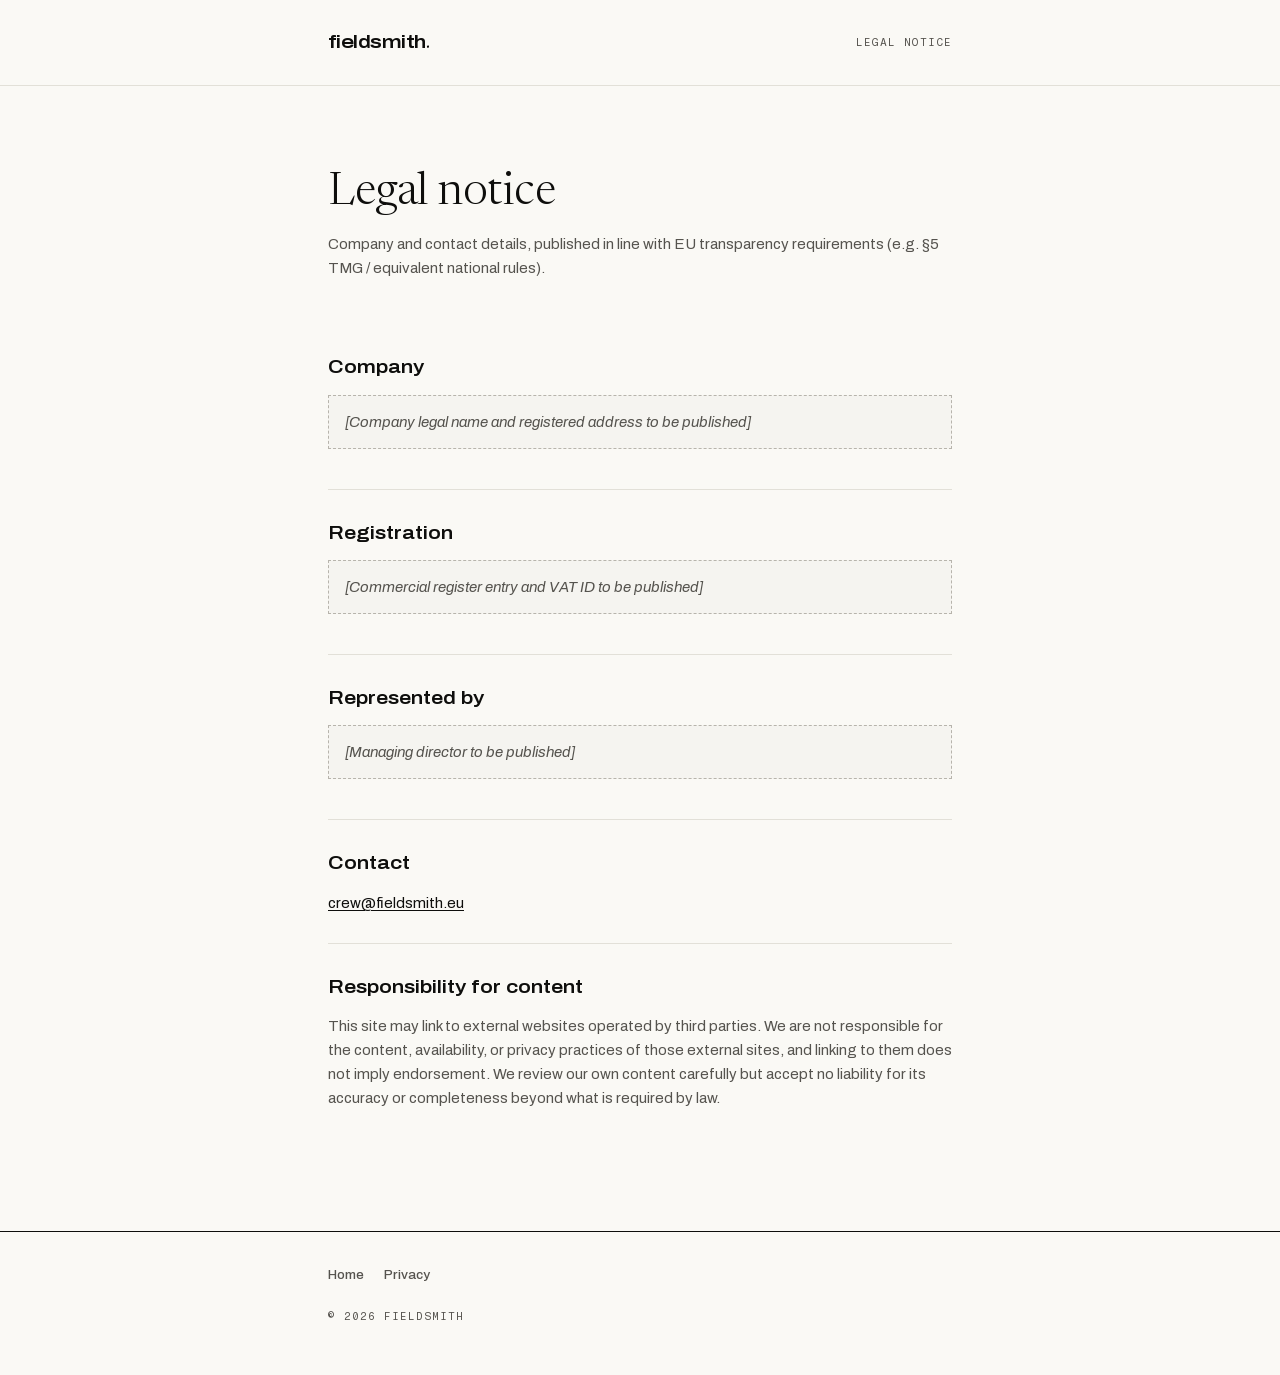
==== legal.html @ 0148f32d "feat(site): GDPR privacy policy and legal notice pages" ====
<!DOCTYPE html>
<html lang="en">
<head>
<meta charset="UTF-8">
<meta name="viewport" content="width=device-width, initial-scale=1.0">
<title>Legal notice — Fieldsmith</title>
<meta name="description" content="Legal notice and company details for Fieldsmith.">
<link rel="canonical" href="https://fieldsmith.engineering/legal.html">
<link rel="icon" href="data:image/svg+xml,%3Csvg xmlns='http://www.w3.org/2000/svg' viewBox='0 0 64 64'%3E%3Crect width='64' height='64' rx='12' fill='%230E0E0C'/%3E%3Ctext x='32' y='45' font-family='Georgia,serif' font-size='40' font-weight='700' fill='%23FAF9F5' text-anchor='middle'%3EF%3C/text%3E%3C/svg%3E">
<link rel="stylesheet" href="fonts/fonts.css">
<style>
  :root{
    --ink:#0E0E0C;
    --iron:#55534E;
    --ash:#B7B4AC;
    --hairline:#E2E0D8;
    --paper:#FAF9F5;
  }
  *{margin:0;padding:0;box-sizing:border-box;}
  body{
    background:var(--paper);color:var(--ink);
    font-family:'Archivo',sans-serif;font-variation-settings:'wdth' 100;
    font-size:16px;line-height:1.6;-webkit-font-smoothing:antialiased;
  }
  .wrap{max-width:42rem;margin:0 auto;padding:0 24px;}
  a{color:inherit;}
  :focus-visible{outline:2px solid var(--ink);outline-offset:3px;}
  ::selection{background:var(--ink);color:var(--paper);}

  .mono{font-family:'Fragment Mono',monospace;font-size:11px;letter-spacing:.09em;text-transform:uppercase;color:var(--iron);}
  .wm{font-weight:620;font-variation-settings:'wdth' 122;letter-spacing:-.028em;display:inline-flex;align-items:baseline;gap:.08em;text-decoration:none;font-size:18px;}
  .punch{display:inline-block;width:.13em;height:.13em;background:currentColor;transform:rotate(-2.5deg) translateY(-.02em);}

  header.page{border-bottom:1px solid var(--hairline);padding:28px 0;}
  header.page .wrap{display:flex;align-items:center;justify-content:space-between;}

  main{padding:clamp(48px,9vh,88px) 0;}
  main h1{
    font-family:'Newsreader',serif;font-weight:320;
    font-size:clamp(30px,5.4vw,46px);line-height:1.16;letter-spacing:-.01em;
    margin-bottom:12px;
  }
  main .lede{color:var(--iron);font-size:15px;margin-bottom:44px;}
  section.block{padding:28px 0;border-top:1px solid var(--hairline);}
  section.block:first-of-type{border-top:none;}
  section.block h2{font-size:19px;font-weight:600;font-variation-settings:'wdth' 112;margin-bottom:12px;}
  section.block p{font-size:15px;color:var(--iron);margin-bottom:12px;}
  section.block p:last-child{margin-bottom:0;}
  section.block a{color:var(--ink);text-decoration:underline;text-underline-offset:2px;}

  .todo{border:1px dashed var(--ash);padding:14px 16px;margin:12px 0;background:rgba(183,180,172,.08);}
  .todo p{margin:0;font-style:italic;color:var(--iron);}

  footer{border-top:1px solid var(--ink);padding:32px 0 48px;margin-top:12px;}
  .foot-links{display:flex;gap:20px;margin-bottom:16px;}
  .foot-links a{font-size:13.5px;font-weight:500;text-decoration:none;color:var(--iron);}
  .foot-links a:hover{color:var(--ink);}
  footer .mono{color:var(--iron);}
</style>
</head>
<body>

<header class="page">
  <div class="wrap">
    <a class="wm" href="/" aria-label="Fieldsmith home">fieldsmith<span class="punch"></span></a>
    <span class="mono">Legal notice</span>
  </div>
</header>

<main>
  <div class="wrap">
    <h1>Legal notice</h1>
    <p class="lede">Company and contact details, published in line with EU transparency requirements (e.g. §5 TMG / equivalent national rules).</p>

    <section class="block">
      <h2>Company</h2>
      <div class="todo">
        <!-- FIELDSMITH-TODO: legal name -->
        <!-- FIELDSMITH-TODO: registered address -->
        <p>[Company legal name and registered address to be published]</p>
      </div>
    </section>

    <section class="block">
      <h2>Registration</h2>
      <div class="todo">
        <!-- FIELDSMITH-TODO: commercial register + number -->
        <!-- FIELDSMITH-TODO: VAT ID -->
        <p>[Commercial register entry and VAT ID to be published]</p>
      </div>
    </section>

    <section class="block">
      <h2>Represented by</h2>
      <div class="todo">
        <!-- FIELDSMITH-TODO: managing director name -->
        <p>[Managing director to be published]</p>
      </div>
    </section>

    <section class="block">
      <h2>Contact</h2>
      <p><a href="mailto:crew@fieldsmith.eu">crew@fieldsmith.eu</a></p>
    </section>

    <section class="block">
      <h2>Responsibility for content</h2>
      <p>This site may link to external websites operated by third parties. We are not responsible for the content, availability, or privacy practices of those external sites, and linking to them does not imply endorsement. We review our own content carefully but accept no liability for its accuracy or completeness beyond what is required by law.</p>
    </section>
  </div>
</main>

<footer>
  <div class="wrap">
    <div class="foot-links">
      <a href="/">Home</a>
      <a href="privacy.html">Privacy</a>
    </div>
    <span class="mono">© 2026 Fieldsmith</span>
  </div>
</footer>

</body>
</html>
---- fonts/fonts.css ----
@font-face {
  font-family: 'Archivo';
  font-style: italic;
  font-weight: 100 900;
  font-stretch: 62% 125%;
  font-display: swap;
  src: url('archivo-italic-0.woff2') format('woff2');
  unicode-range: U+0000-00FF, U+0131, U+0152-0153, U+02BB-02BC, U+02C6, U+02DA, U+02DC, U+0304, U+0308, U+0329, U+2000-206F, U+20AC, U+2122, U+2191, U+2193, U+2212, U+2215, U+FEFF, U+FFFD;
}

@font-face {
  font-family: 'Archivo';
  font-style: italic;
  font-weight: 100 900;
  font-stretch: 62% 125%;
  font-display: swap;
  src: url('archivo-italic-1.woff2') format('woff2');
  unicode-range: U+0100-02BA, U+02BD-02C5, U+02C7-02CC, U+02CE-02D7, U+02DD-02FF, U+0304, U+0308, U+0329, U+1D00-1DBF, U+1E00-1E9F, U+1EF2-1EFF, U+2020, U+20A0-20AB, U+20AD-20C0, U+2113, U+2C60-2C7F, U+A720-A7FF;
}

@font-face {
  font-family: 'Archivo';
  font-style: normal;
  font-weight: 100 900;
  font-stretch: 62% 125%;
  font-display: swap;
  src: url('archivo-normal-0.woff2') format('woff2');
  unicode-range: U+0000-00FF, U+0131, U+0152-0153, U+02BB-02BC, U+02C6, U+02DA, U+02DC, U+0304, U+0308, U+0329, U+2000-206F, U+20AC, U+2122, U+2191, U+2193, U+2212, U+2215, U+FEFF, U+FFFD;
}

@font-face {
  font-family: 'Archivo';
  font-style: normal;
  font-weight: 100 900;
  font-stretch: 62% 125%;
  font-display: swap;
  src: url('archivo-normal-1.woff2') format('woff2');
  unicode-range: U+0100-02BA, U+02BD-02C5, U+02C7-02CC, U+02CE-02D7, U+02DD-02FF, U+0304, U+0308, U+0329, U+1D00-1DBF, U+1E00-1E9F, U+1EF2-1EFF, U+2020, U+20A0-20AB, U+20AD-20C0, U+2113, U+2C60-2C7F, U+A720-A7FF;
}

@font-face {
  font-family: 'Fragment Mono';
  font-style: italic;
  font-weight: 400;
  font-display: swap;
  src: url('fragmentmono-italic-0.woff2') format('woff2');
  unicode-range: U+0000-00FF, U+0131, U+0152-0153, U+02BB-02BC, U+02C6, U+02DA, U+02DC, U+0304, U+0308, U+0329, U+2000-206F, U+20AC, U+2122, U+2191, U+2193, U+2212, U+2215, U+FEFF, U+FFFD;
}

@font-face {
  font-family: 'Fragment Mono';
  font-style: italic;
  font-weight: 400;
  font-display: swap;
  src: url('fragmentmono-italic-1.woff2') format('woff2');
  unicode-range: U+0100-02BA, U+02BD-02C5, U+02C7-02CC, U+02CE-02D7, U+02DD-02FF, U+0304, U+0308, U+0329, U+1D00-1DBF, U+1E00-1E9F, U+1EF2-1EFF, U+2020, U+20A0-20AB, U+20AD-20C0, U+2113, U+2C60-2C7F, U+A720-A7FF;
}

@font-face {
  font-family: 'Fragment Mono';
  font-style: normal;
  font-weight: 400;
  font-display: swap;
  src: url('fragmentmono-normal-0.woff2') format('woff2');
  unicode-range: U+0000-00FF, U+0131, U+0152-0153, U+02BB-02BC, U+02C6, U+02DA, U+02DC, U+0304, U+0308, U+0329, U+2000-206F, U+20AC, U+2122, U+2191, U+2193, U+2212, U+2215, U+FEFF, U+FFFD;
}

@font-face {
  font-family: 'Fragment Mono';
  font-style: normal;
  font-weight: 400;
  font-display: swap;
  src: url('fragmentmono-normal-1.woff2') format('woff2');
  unicode-range: U+0100-02BA, U+02BD-02C5, U+02C7-02CC, U+02CE-02D7, U+02DD-02FF, U+0304, U+0308, U+0329, U+1D00-1DBF, U+1E00-1E9F, U+1EF2-1EFF, U+2020, U+20A0-20AB, U+20AD-20C0, U+2113, U+2C60-2C7F, U+A720-A7FF;
}

@font-face {
  font-family: 'Newsreader';
  font-style: italic;
  font-weight: 200 800;
  font-display: swap;
  src: url('newsreader-italic-0.woff2') format('woff2');
  unicode-range: U+0000-00FF, U+0131, U+0152-0153, U+02BB-02BC, U+02C6, U+02DA, U+02DC, U+0304, U+0308, U+0329, U+2000-206F, U+20AC, U+2122, U+2191, U+2193, U+2212, U+2215, U+FEFF, U+FFFD;
}

@font-face {
  font-family: 'Newsreader';
  font-style: italic;
  font-weight: 200 800;
  font-display: swap;
  src: url('newsreader-italic-1.woff2') format('woff2');
  unicode-range: U+0100-02BA, U+02BD-02C5, U+02C7-02CC, U+02CE-02D7, U+02DD-02FF, U+0304, U+0308, U+0329, U+1D00-1DBF, U+1E00-1E9F, U+1EF2-1EFF, U+2020, U+20A0-20AB, U+20AD-20C0, U+2113, U+2C60-2C7F, U+A720-A7FF;
}

@font-face {
  font-family: 'Newsreader';
  font-style: normal;
  font-weight: 200 800;
  font-display: swap;
  src: url('newsreader-normal-0.woff2') format('woff2');
  unicode-range: U+0000-00FF, U+0131, U+0152-0153, U+02BB-02BC, U+02C6, U+02DA, U+02DC, U+0304, U+0308, U+0329, U+2000-206F, U+20AC, U+2122, U+2191, U+2193, U+2212, U+2215, U+FEFF, U+FFFD;
}

@font-face {
  font-family: 'Newsreader';
  font-style: normal;
  font-weight: 200 800;
  font-display: swap;
  src: url('newsreader-normal-1.woff2') format('woff2');
  unicode-range: U+0100-02BA, U+02BD-02C5, U+02C7-02CC, U+02CE-02D7, U+02DD-02FF, U+0304, U+0308, U+0329, U+1D00-1DBF, U+1E00-1E9F, U+1EF2-1EFF, U+2020, U+20A0-20AB, U+20AD-20C0, U+2113, U+2C60-2C7F, U+A720-A7FF;
}
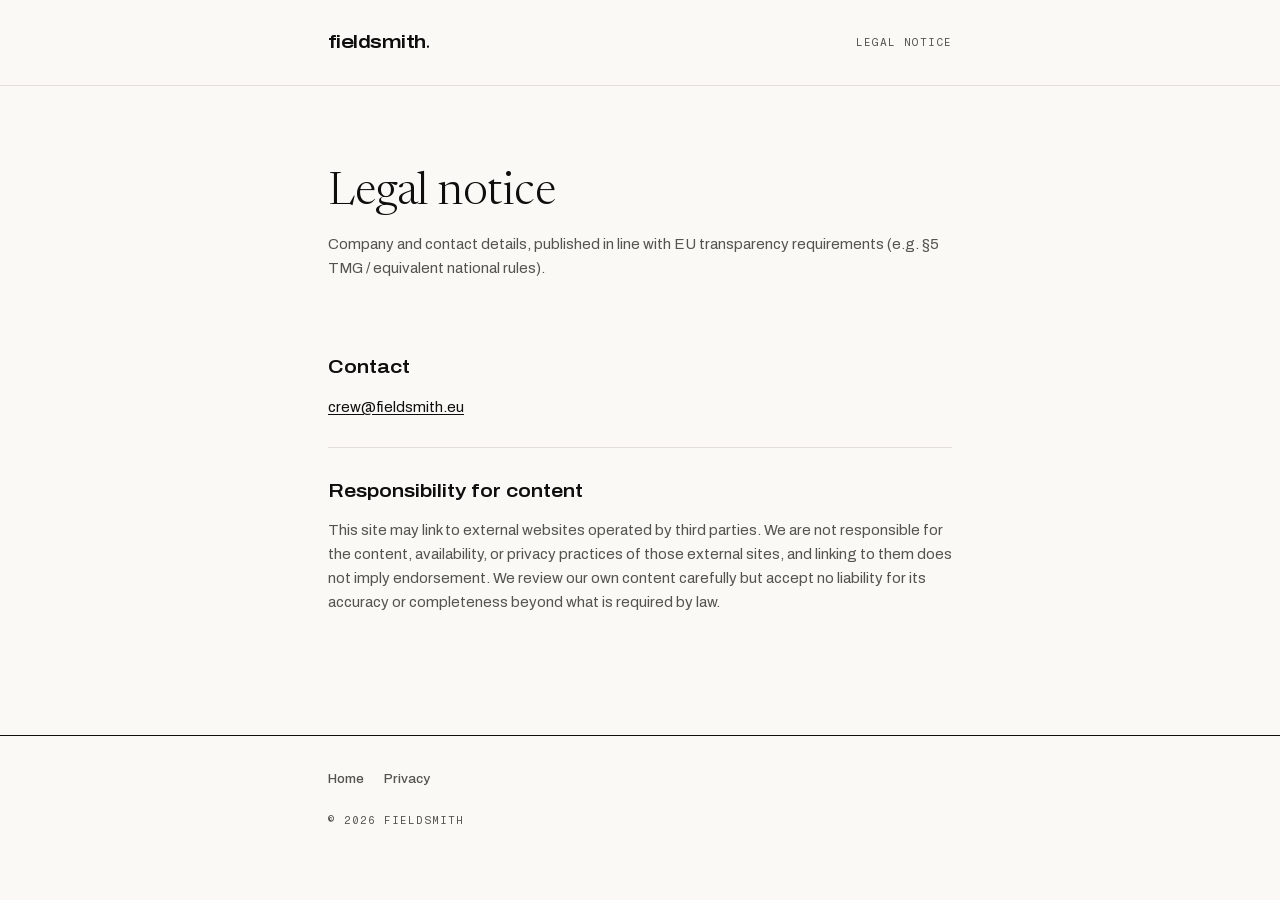
==== commit 5b49576c: "fix(site): remove visible legal/privacy placeholders from rendered pages (restore before outreach)" ====
--- a/legal.html
+++ b/legal.html
@@ -48,9 +48,6 @@
   section.block p:last-child{margin-bottom:0;}
   section.block a{color:var(--ink);text-decoration:underline;text-underline-offset:2px;}
 
-  .todo{border:1px dashed var(--ash);padding:14px 16px;margin:12px 0;background:rgba(183,180,172,.08);}
-  .todo p{margin:0;font-style:italic;color:var(--iron);}
-
   footer{border-top:1px solid var(--ink);padding:32px 0 48px;margin-top:12px;}
   .foot-links{display:flex;gap:20px;margin-bottom:16px;}
   .foot-links a{font-size:13.5px;font-weight:500;text-decoration:none;color:var(--iron);}
@@ -72,31 +69,7 @@
     <h1>Legal notice</h1>
     <p class="lede">Company and contact details, published in line with EU transparency requirements (e.g. §5 TMG / equivalent national rules).</p>
 
-    <section class="block">
-      <h2>Company</h2>
-      <div class="todo">
-        <!-- FIELDSMITH-TODO: legal name -->
-        <!-- FIELDSMITH-TODO: registered address -->
-        <p>[Company legal name and registered address to be published]</p>
-      </div>
-    </section>
-
-    <section class="block">
-      <h2>Registration</h2>
-      <div class="todo">
-        <!-- FIELDSMITH-TODO: commercial register + number -->
-        <!-- FIELDSMITH-TODO: VAT ID -->
-        <p>[Commercial register entry and VAT ID to be published]</p>
-      </div>
-    </section>
-
-    <section class="block">
-      <h2>Represented by</h2>
-      <div class="todo">
-        <!-- FIELDSMITH-TODO: managing director name -->
-        <p>[Managing director to be published]</p>
-      </div>
-    </section>
+    <!-- FIELDSMITH-TODO (required before any announcement/outreach): restore the company identity sections here — legal name, registered address, commercial register + number, VAT ID, managing director. Original markup: git show 47d2ec5:site/legal.html -->
 
     <section class="block">
       <h2>Contact</h2>
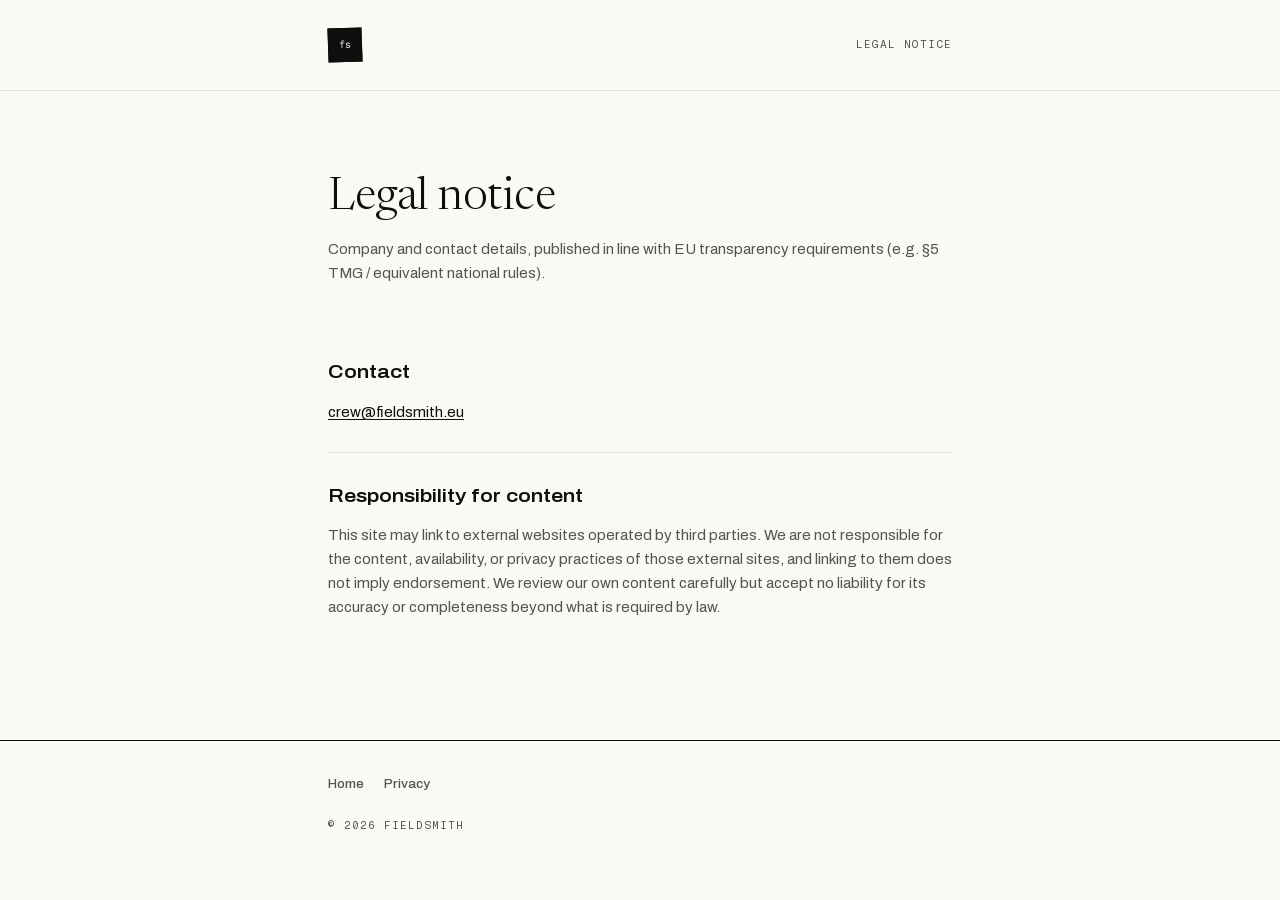
==== commit 918f4c93: "fix(site): replace tab titles and nav wordmark with fs stamp, reduce em-dash density Co-Authored-By:" ====
--- a/legal.html
+++ b/legal.html
@@ -3,7 +3,7 @@
 <head>
 <meta charset="UTF-8">
 <meta name="viewport" content="width=device-width, initial-scale=1.0">
-<title>Legal notice — Fieldsmith</title>
+<title>fs / legal</title>
 <meta name="description" content="Legal notice and company details for Fieldsmith.">
 <link rel="canonical" href="https://fieldsmith.engineering/legal.html">
 <link rel="icon" href="data:image/svg+xml,%3Csvg xmlns='http://www.w3.org/2000/svg' viewBox='0 0 64 64'%3E%3Crect width='64' height='64' rx='12' fill='%230E0E0C'/%3E%3Ctext x='32' y='45' font-family='Georgia,serif' font-size='40' font-weight='700' fill='%23FAF9F5' text-anchor='middle'%3EF%3C/text%3E%3C/svg%3E">
@@ -30,6 +30,16 @@
   .mono{font-family:'Fragment Mono',monospace;font-size:11px;letter-spacing:.09em;text-transform:uppercase;color:var(--iron);}
   .wm{font-weight:620;font-variation-settings:'wdth' 122;letter-spacing:-.028em;display:inline-flex;align-items:baseline;gap:.08em;text-decoration:none;font-size:18px;}
   .punch{display:inline-block;width:.13em;height:.13em;background:currentColor;transform:rotate(-2.5deg) translateY(-.02em);}
+
+  .stamp{
+    width:46px;height:46px;flex:0 0 auto;border:1.5px solid currentColor;
+    display:flex;align-items:center;justify-content:center;
+    font-family:'Fragment Mono',monospace;font-size:11px;letter-spacing:.05em;
+    box-shadow:inset 0 1px 0 rgba(14,14,12,.12);
+  }
+  .stamp.tilt{transform:rotate(-2deg);}
+  .stamp.solid{background:var(--ink);color:var(--paper);border-color:var(--ink);}
+  .stamp-nav{width:34px;height:34px;font-size:10px;text-decoration:none;}
 
   header.page{border-bottom:1px solid var(--hairline);padding:28px 0;}
   header.page .wrap{display:flex;align-items:center;justify-content:space-between;}
@@ -59,7 +69,7 @@
 
 <header class="page">
   <div class="wrap">
-    <a class="wm" href="/" aria-label="Fieldsmith home">fieldsmith<span class="punch"></span></a>
+    <a class="stamp solid tilt stamp-nav" href="/" aria-label="Fieldsmith home">fs</a>
     <span class="mono">Legal notice</span>
   </div>
 </header>
@@ -69,7 +79,7 @@
     <h1>Legal notice</h1>
     <p class="lede">Company and contact details, published in line with EU transparency requirements (e.g. §5 TMG / equivalent national rules).</p>
 
-    <!-- FIELDSMITH-TODO (required before any announcement/outreach): restore the company identity sections here — legal name, registered address, commercial register + number, VAT ID, managing director. Original markup: git show 47d2ec5:site/legal.html -->
+    <!-- FIELDSMITH-TODO (required before any announcement/outreach): restore the company identity sections here — legal name, registered address, commercial register + number, VAT ID, managing director. Original markup: git show 9a8ee80:site/legal.html -->
 
     <section class="block">
       <h2>Contact</h2>
